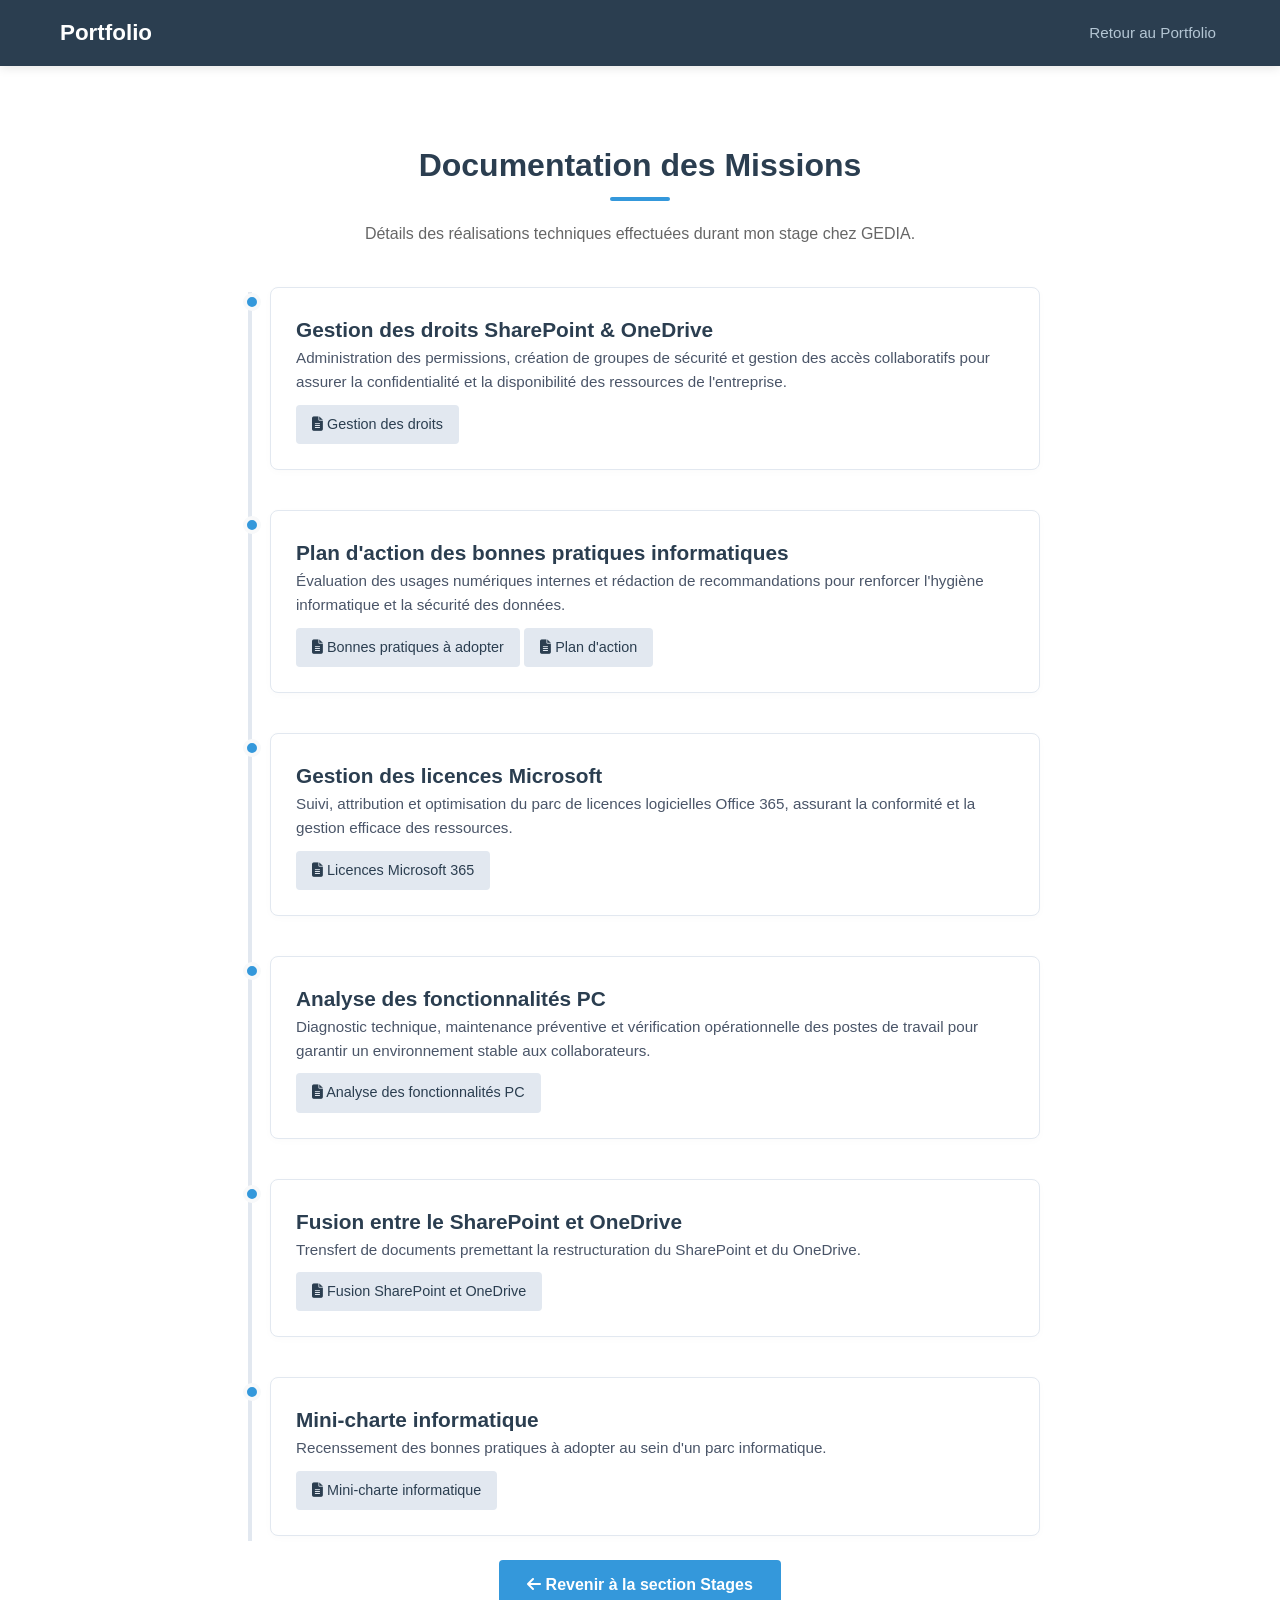
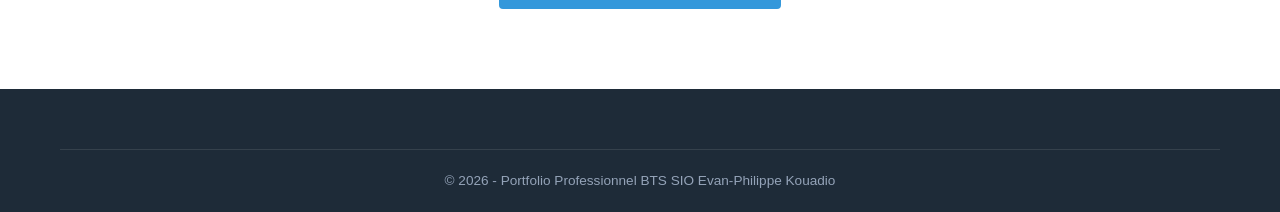
==== documentation-missions.html @ cd14a764 "ajout missions stage" ====
<!DOCTYPE html>
<html lang="fr">
<head>
    <meta charset="UTF-8">
    <meta name="viewport" content="width=device-width, initial-scale=1.0">
    <title>Documentation des Missions - Evan-Philippe Kouadio</title>
    <link rel="stylesheet" href="style.css">
    <link rel="stylesheet" href="https://cdnjs.cloudflare.com/ajax/libs/font-awesome/6.4.0/css/all.min.css">
</head>
<body>
    <header>
        <div class="nav-container">
            <div class="logo">Portfolio</div>
            <nav>
                <ul>
                    <li><a href="index.html">Retour au Portfolio</a></li>
                </ul>
            </nav>
        </div>
    </header>

    <section class="section-padding" style="margin-top: 60px;">
        <div class="container">
            <h2 class="section-title">Documentation des Missions</h2>
            <p class="section-intro">Détails des réalisations techniques effectuées durant mon stage chez GEDIA.</p>

            <div class="timeline">
                <div class="timeline-item">
                    <div class="timeline-dot"></div>
                    <div class="timeline-content">
                        <h3>Gestion des droits SharePoint & OneDrive</h3>
                        <p>Administration des permissions, création de groupes de sécurité et gestion des accès collaboratifs pour assurer la confidentialité et la disponibilité des ressources de l'entreprise.</p>
                        <a href="doc pdf/Gestion des droits d.pdf" class="btn-secondary-sm"><i class="fas fa-file-alt"></i> Gestion des droits</a>
                    </div>
                </div>

                <div class="timeline-item">
                    <div class="timeline-dot"></div>
                    <div class="timeline-content">
                        <h3>Plan d'action des bonnes pratiques informatiques</h3>
                        <p>Évaluation des usages numériques internes et rédaction de recommandations pour renforcer l'hygiène informatique et la sécurité des données.</p>
                        <a href="doc pdf/Les bonnes pratiques a adopter en info.pdf" class="btn-secondary-sm"><i class="fas fa-file-alt"></i> Bonnes pratiques à adopter</a>
                        <a href="doc pdf/Plan d'action des bonnes pratiques.pdf" class="btn-secondary-sm"><i class="fas fa-file-alt"></i> Plan d'action</a>
                    </div>
                </div>

                <div class="timeline-item">
                    <div class="timeline-dot"></div>
                    <div class="timeline-content">
                        <h3>Gestion des licences Microsoft</h3>
                        <p>Suivi, attribution et optimisation du parc de licences logicielles Office 365, assurant la conformité et la gestion efficace des ressources.</p>
                        <a href="doc pdf/Licenses Microsoft 365.pdf" class="btn-secondary-sm"><i class="fas fa-file-alt"></i> Licences Microsoft 365</a>
                    </div>
                </div>

                <div class="timeline-item">
                    <div class="timeline-dot"></div>
                    <div class="timeline-content">
                        <h3>Analyse des fonctionnalités PC</h3>
                        <p>Diagnostic technique, maintenance préventive et vérification opérationnelle des postes de travail pour garantir un environnement stable aux collaborateurs.</p>
                        <a href="doc pdf/Analyse des PC.pdf" class="btn-secondary-sm"><i class="fas fa-file-alt"></i> Analyse des fonctionnalités PC</a>
                    </div>
                </div>

                <div class="timeline-item">
                    <div class="timeline-dot"></div>
                    <div class="timeline-content">
                        <h3>Fusion entre le SharePoint et OneDrive</h3>
                        <p>Trensfert de documents premettant la restructuration du SharePoint et du OneDrive.</p>
                        <a href="doc pdf/Fusion entre OneDrive et SharePoint .pdf" class="btn-secondary-sm"><i class="fas fa-file-alt"></i> Fusion SharePoint et OneDrive</a>
                    </div>
                </div>

                <div class="timeline-item">
                    <div class="timeline-dot"></div>
                    <div class="timeline-content">
                        <h3>Mini-charte informatique</h3>
                        <p>Recenssement des bonnes pratiques à adopter au sein d'un parc informatique.</p>
                        <a href="doc pdf/Mini Charte informatique GEDIA.pdf" class="btn-secondary-sm"><i class="fas fa-file-alt"></i> Mini-charte informatique</a>
                    </div>
                </div>
            </div>

            <div class="text-center mt-4">
                <a href="index.html#stages" class="btn-primary">
                    <i class="fas fa-arrow-left"></i> Revenir à la section Stages
                </a>
            </div>
            
        </div>
    </section>

    <footer class="footer-section">
        <div class="container text-center">
            <div class="footer-bottom">
                <p>&copy; 2026 - Portfolio Professionnel BTS SIO Evan-Philippe Kouadio</p>
            </div>
        </div>
    </footer>

    <script src="script.js"></script>
</body>
</html>
---- style.css ----
*, *::before, *::after {
    box-sizing: border-box;
    margin: 0;
    padding: 0;
}

:root {
    --primary-color: #2b3e50;
    --accent-color: #3498db;
    --accent-slam: #2ecc71;
    --text-dark: #333333;
    --text-light: #ffffff;
    --bg-light: #f8f9fa;
    --bg-white: #ffffff;
    --border-color: #e2e8f0;
    --transition-fast: 0.3s ease;
}

html {
    scroll-behavior: smooth;
    font-family: 'Segoe UI', Tahoma, Geneva, Verdana, sans-serif;
    color: var(--text-dark);
    line-height: 1.6;
}

body {
    background-color: var(--bg-white);
}

.container {
    width: 100%;
    max-width: 1200px;
    margin: 0 auto;
    padding: 0 20px;
}

.section-padding {
    padding: 80px 0;
}

.bg-alt {
    background-color: var(--bg-light);
}

.section-title {
    font-size: 2rem;
    color: var(--primary-color);
    text-align: center;
    margin-bottom: 40px;
    position: relative;
    padding-bottom: 10px;
}

.section-title::after {
    content: '';
    position: absolute;
    bottom: 0;
    left: 50%;
    transform: translateX(-50%);
    width: 60px;
    height: 4px;
    background-color: var(--accent-color);
    border-radius: 2px;
}

.section-intro {
    text-align: center;
    max-width: 700px;
    margin: -20px auto 40px auto;
    color: #666;
}
.text-center {
    text-align: center;
}

.mt-4 {
    margin-top: 1.5rem;
}
.btn-primary {
    display: inline-block;
    background-color: var(--accent-color);
    color: var(--text-light);
    padding: 12px 28px;
    text-decoration: none;
    border-radius: 4px;
    font-weight: 600;
    transition: var(--transition-fast);
    border: none;
    cursor: pointer;
}

.btn-primary:hover {
    background-color: #2980b9;
    transform: translateY(-2px);
}

.btn-secondary {
    display: inline-block;
    background-color: var(--primary-color);
    color: var(--text-light);
    padding: 10px 22px;
    text-decoration: none;
    border-radius: 4px;
    font-weight: 500;
    transition: var(--transition-fast);
}

.btn-secondary:hover {
    background-color: #1a252f;
}

.btn-secondary-sm {
    display: inline-block;
    background-color: #e2e8f0;
    color: var(--primary-color);
    padding: 8px 16px;
    text-decoration: none;
    border-radius: 4px;
    font-size: 0.9rem;
    font-weight: 500;
    transition: var(--transition-fast);
    margin-top: 10px;
}

.btn-secondary-sm:hover {
    background-color: #cbd5e1;
}

.btn-text {
    color: var(--accent-color);
    text-decoration: none;
    font-weight: 600;
    display: inline-block;
    margin-top: 10px;
}

.btn-text:hover {
    text-decoration: underline;
}

header {
    background-color: var(--primary-color);
    position: fixed;
    top: 0;
    left: 0;
    width: 100%;
    z-index: 1000;
    box-shadow: 0 2px 10px rgba(0,0,0,0.1);
}

.nav-container {
    display: flex;
    justify-content: space-between;
    align-items: center;
    max-width: 1200px;
    margin: 0 auto;
    padding: 15px 20px;
}

.logo {
    color: var(--text-light);
    font-size: 1.4rem;
    font-weight: 700;
}

.logo-accent {
    color: var(--accent-color);
}

header nav ul {
    display: flex;
    list-style: none;
}

header nav ul li {
    margin-left: 20px;
}

header nav ul li a {
    color: #b4c6d4;
    text-decoration: none;
    font-size: 0.95rem;
    font-weight: 500;
    transition: var(--transition-fast);
    padding: 8px 4px;
}

header nav ul li a:hover,
header nav ul li a.active {
    color: var(--text-light);
    border-bottom: 2px solid var(--accent-color);
}

.menu-toggle {
    color: var(--text-light);
    font-size: 1.5rem;
    cursor: pointer;
    display: none;
}

.hero-section {
    background: linear-gradient(135deg, #1e2b38 0%, #2b3e50 100%);
    color: var(--text-light);
    padding: 150px 20px 80px 20px;
    text-align: center;
}

.hero-content {
    max-width: 800px;
    margin: 0 auto;
}

.hero-content h1 {
    font-size: 2.8rem;
    margin-bottom: 15px;
    font-weight: 700;
}

.hero-content .subtitle {
    font-size: 1.3rem;
    color: var(--accent-color);
    margin-bottom: 25px;
    font-weight: 500;
}

.hero-description {
    font-size: 1.1rem;
    color: #cbd5e1;
    margin-bottom: 40px;
    line-height: 1.7;
}

.option-cards {
    display: flex;
    justify-content: center;
    gap: 30px;
    margin-bottom: 40px;
}

.option-card {
    background: rgba(255, 255, 255, 0.05);
    border: 1px solid rgba(255, 255, 255, 0.1);
    padding: 20px 30px;
    border-radius: 8px;
    width: 250px;
    transition: var(--transition-fast);
}

.option-card:hover {
    transform: translateY(-5px);
    background: rgba(255, 255, 255, 0.08);
}

.option-card.slam {
    border-top: 4px solid var(--accent-slam);
}

.card-icon {
    font-size: 2rem;
    margin-bottom: 12px;
}

.option-card.slam .card-icon { color: var(--accent-slam); }

.option-card h3 {
    font-size: 1.1rem;
    margin-bottom: 8px;
}

.option-card p {
    font-size: 0.85rem;
    color: #94a3b8;
}

.profil-grid {
    display: flex;
    gap: 50px;
    align-items: center;
}

.profil-photo {
    flex: 0 0 250px;
    text-align: center;
}

.profile-pic-main {
    width: 100%;
    max-width: 250px;
    height: auto;
    border-radius: 12px;
    box-shadow: 0 10px 20px rgba(0,0,0,0.1);
    border: 3px solid var(--accent-color);
}

.profil-text {
    flex: 2;
}

.profil-text h3 {
    font-size: 1.5rem;
    color: var(--primary-color);
    margin-bottom: 15px;
}

.profil-text p {
    margin-bottom: 15px;
    color: #4a5568;
}

.cv-download-box {
    background-color: var(--bg-light);
    padding: 20px;
    border-radius: 6px;
    border-left: 4px solid var(--accent-color);
    margin-top: 25px;
}

.cv-download-box p {
    margin-bottom: 12px;
    font-weight: 500;
}

.profil-info-card {
    flex: 1;
    background-color: var(--primary-color);
    color: var(--text-light);
    padding: 30px;
    border-radius: 8px;
    box-shadow: 0 4px 15px rgba(0,0,0,0.05);
}

.profil-info-card h3 {
    font-size: 1.3rem;
    margin-bottom: 20px;
    border-bottom: 1px solid rgba(255,255,255,0.1);
    padding-bottom: 10px;
}

.profil-info-card ul {
    list-style: none;
}

.profil-info-card ul li {
    margin-bottom: 15px;
    font-size: 0.95rem;
}

.profil-info-card ul li strong {
    color: var(--accent-color);
    display: block;
    font-size: 0.85rem;
    text-transform: uppercase;
    letter-spacing: 0.5px;
}

.skills-wrapper {
    display: flex;
    gap: 30px;
}

.skills-block {
    flex: 1;
    background-color: var(--bg-white);
    border-radius: 8px;
    box-shadow: 0 4px 12px rgba(0,0,0,0.03);
    overflow: hidden;
    border: 1px solid var(--border-color);
}

.block-header {
    padding: 20px;
    color: var(--text-light);
    display: flex;
    align-items: center;
    gap: 15px;
}

.block-header i {
    font-size: 1.5rem;
}

.block-header h3 {
    font-size: 1.2rem;
    font-weight: 600;
}

.block-header.s-slam { background-color: #2c3e50; border-bottom: 4px solid var(--accent-slam); }

.skills-list {
    list-style: none;
    padding: 25px;
}

.skills-list li {
    padding: 12px 0;
    border-bottom: 1px solid #f1f5f9;
    display: flex;
    align-items: flex-start;
    gap: 10px;
    font-size: 0.95rem;
}

.skills-list li:last-child {
    border-bottom: none;
}

.skills-list li i {
    color: var(--accent-color);
    margin-top: 4px;
    font-size: 1rem;
}

.projects-grid {
    display: flex;
    gap: 30px;
    flex-wrap: wrap;
}

.project-card {
    flex: 1 1 calc(33.333% - 30px);
    min-width: 300px;
    background-color: var(--bg-white);
    border-radius: 8px;
    border: 1px solid var(--border-color);
    overflow: hidden;
    box-shadow: 0 4px 10px rgba(0,0,0,0.02);
    transition: var(--transition-fast);
}

.project-card:hover {
    transform: translateY(-5px);
    box-shadow: 0 8px 20px rgba(0,0,0,0.06);
}

.project-img-placeholder {
    height: 180px;
    background-color: transparent;
    display: flex;
    align-items: center;
    justify-content: center;
    color: #a0aec0;
    font-size: 3.5rem;
}

.project-icon-placeholder {
    background-color: #edf2f7;
}

.project-img-placeholder img {
    width: 100%;
    height: 100%;
    object-fit: cover;
    border-radius: 8px 8px 0 0;
}

.project-content {
    padding: 25px;
}

.project-tag {
    display: inline-block;
    background-color: #ebf8ff;
    color: #2b6cb0;
    font-size: 0.75rem;
    font-weight: 700;
    padding: 4px 10px;
    border-radius: 20px;
    text-transform: uppercase;
    margin-bottom: 12px;
}

.project-content h3 {
    font-size: 1.3rem;
    color: var(--primary-color);
    margin-bottom: 10px;
}

.project-content p {
    color: #4a5568;
    font-size: 0.95rem;
    margin-bottom: 18px;
}

.project-tech {
    display: flex;
    flex-wrap: wrap;
    gap: 8px;
    margin-bottom: 15px;
    border-top: 1px solid #f1f5f9;
    padding-top: 15px;
}

.project-tech span {
    background-color: #f1f5f9;
    color: #475569;
    font-size: 0.8rem;
    padding: 3px 8px;
    border-radius: 4px;
    font-weight: 500;
}

.timeline {
    position: relative;
    max-width: 800px;
    margin: 0 auto;
    padding-left: 30px;
}

.timeline::before {
    content: '';
    position: absolute;
    left: 8px;
    top: 5px;
    width: 4px;
    height: 100%;
    background-color: var(--border-color);
}

.timeline-item {
    position: relative;
    margin-bottom: 40px;
}

.timeline-item:last-child {
    margin-bottom: 0;
}

.timeline-dot {
    position: absolute;
    left: -27px;
    top: 6px;
    width: 18px;
    height: 18px;
    border-radius: 50%;
    background-color: var(--accent-color);
    border: 4px solid var(--bg-light);
}

.timeline-content {
    background-color: var(--bg-white);
    padding: 25px;
    border-radius: 8px;
    border: 1px solid var(--border-color);
    box-shadow: 0 2px 8px rgba(0,0,0,0.02);
}

.timeline-date {
    display: inline-block;
    color: var(--accent-color);
    font-weight: 700;
    font-size: 0.85rem;
    text-transform: uppercase;
    margin-bottom: 8px;
}

.timeline-content h3 {
    font-size: 1.3rem;
    color: var(--primary-color);
}

.company-name {
    font-size: 0.95rem;
    color: #4a5568;
    font-weight: 600;
    margin-bottom: 12px;
}

.company-name i {
    color: #718096;
    margin-right: 4px;
}

.timeline-content p {
    font-size: 0.95rem;
    color: #4a5568;
}
.veille-grid {
    display: flex;
    gap: 40px;
}

.veille-methods, .veille-summary {
    flex: 1;
}

.veille-methods h3, .veille-summary h3 {
    font-size: 1.3rem;
    color: var(--primary-color);
    margin-bottom: 15px;
}

.veille-methods p {
    color: #4a5568;
    margin-bottom: 15px;
}

.tools-badges {
    display: flex;
    gap: 10px;
    flex-wrap: wrap;
    margin-bottom: 25px;
}

.tools-badges .badge {
    background-color: var(--primary-color);
    color: var(--text-light);
    padding: 6px 14px;
    border-radius: 4px;
    font-size: 0.9rem;
    font-weight: 500;
    text-decoration: none;
}

.themes-list {
    list-style: none;
}

.themes-list li {
    padding: 10px 0;
    border-bottom: 1px solid #f1f5f9;
    color: #4a5568;
}

.themes-list li i {
    color: var(--accent-color);
    font-size: 0.8rem;
    margin-right: 6px;
}

.summary-box {
    background-color: #f8fafc;
    border: 1px solid var(--border-color);
    padding: 25px;
    border-radius: 8px;
    height: 100%;
}

.summary-box p {
    margin-bottom: 15px;
    color: #334155;
    font-size: 0.95rem;
}

.summary-box p:last-child {
    margin-bottom: 0;
}

.table-responsive {
    width: 100%;
    overflow-x: auto;
    border-radius: 8px;
    box-shadow: 0 4px 12px rgba(0,0,0,0.04);
    border: 1px solid var(--border-color);
}

.synthese-table {
    width: 100%;
    border-collapse: collapse;
    background-color: var(--bg-white);
    text-align: left;
    min-width: 750px;
}

.synthese-table th {
    background-color: var(--primary-color);
    color: var(--text-light);
    padding: 16px 20px;
    font-weight: 600;
    font-size: 0.95rem;
}

.synthese-table td {
    padding: 16px 20px;
    border-bottom: 1px solid var(--border-color);
    vertical-align: top;
    font-size: 0.9rem;
}

.synthese-table tr:last-child td {
    border-bottom: none;
}

.synthese-table tr:nth-child(even) {
    background-color: #f8fafc;
}

.comp-name {
    font-weight: 700;
    color: var(--primary-color);
    width: 25%;
}

.synthese-table td ul {
    list-style: none;
}

.synthese-table td ul li {
    margin-bottom: 6px;
    position: relative;
    padding-left: 14px;
    color: #475569;
}

.synthese-table td ul li::before {
    content: '•';
    position: absolute;
    left: 0;
    color: var(--accent-color);
    font-weight: bold;
}

.table-tag {
    display: inline-block;
    background-color: #e2e8f0;
    color: #334155;
    font-size: 0.75rem;
    font-weight: 700;
    padding: 2px 6px;
    border-radius: 4px;
    margin-right: 6px;
}

.footer-section {
    background-color: #1e2b38;
    color: var(--text-light);
    padding: 60px 0 20px 0;
}

.footer-section h2 {
    font-size: 2rem;
    margin-bottom: 20px;
    position: relative;
    display: inline-block;
    padding-bottom: 10px;
}

.footer-section h2::after {
    content: '';
    position: absolute;
    bottom: 0;
    left: 50%;
    transform: translateX(-50%);
    width: 40px;
    height: 3px;
    background-color: var(--accent-color);
}

.footer-conclusion {
    max-width: 800px;
    margin: 0 auto 40px auto;
    color: #cbd5e1;
    font-size: 1.05rem;
    line-height: 1.7;
}

.footer-bottom {
    border-top: 1px solid rgba(255,255,255,0.1);
    padding-top: 20px;
    font-size: 0.85rem;
    color: #94a3b8;
}

@media (max-width: 992px) {
    .profil-grid, .skills-wrapper, .projects-grid, .veille-grid {
        flex-direction: column;
        gap: 30px;
    }

    .profil-info-card, .option-cards {
        width: 100%;
    }
    
    .option-cards {
        flex-direction: row;
        flex-wrap: wrap;
    }
}

@media (max-width: 768px) {
    header nav {
        display: none;
        width: 100%;
        position: absolute;
        top: 100%;
        left: 0;
        background-color: var(--primary-color);
        box-shadow: 0 4px 6px rgba(0,0,0,0.1);
    }

    header nav.active {
        display: block;
    }

    .nav-container {
        position: relative;
    }

    header nav ul {
        flex-direction: column;
        padding: 10px 20px;
    }

    header nav ul li {
        margin: 10px 0;
    }

    .menu-toggle {
        display: block;
    }

    .hero-content h1 {
        font-size: 2rem;
    }

    .option-cards {
        flex-direction: column;
        align-items: center;
    }
    
    .option-card {
        width: 100%;
        max-width: 320px;
    }

    .section-padding {
        padding: 50px 0;
    }
}
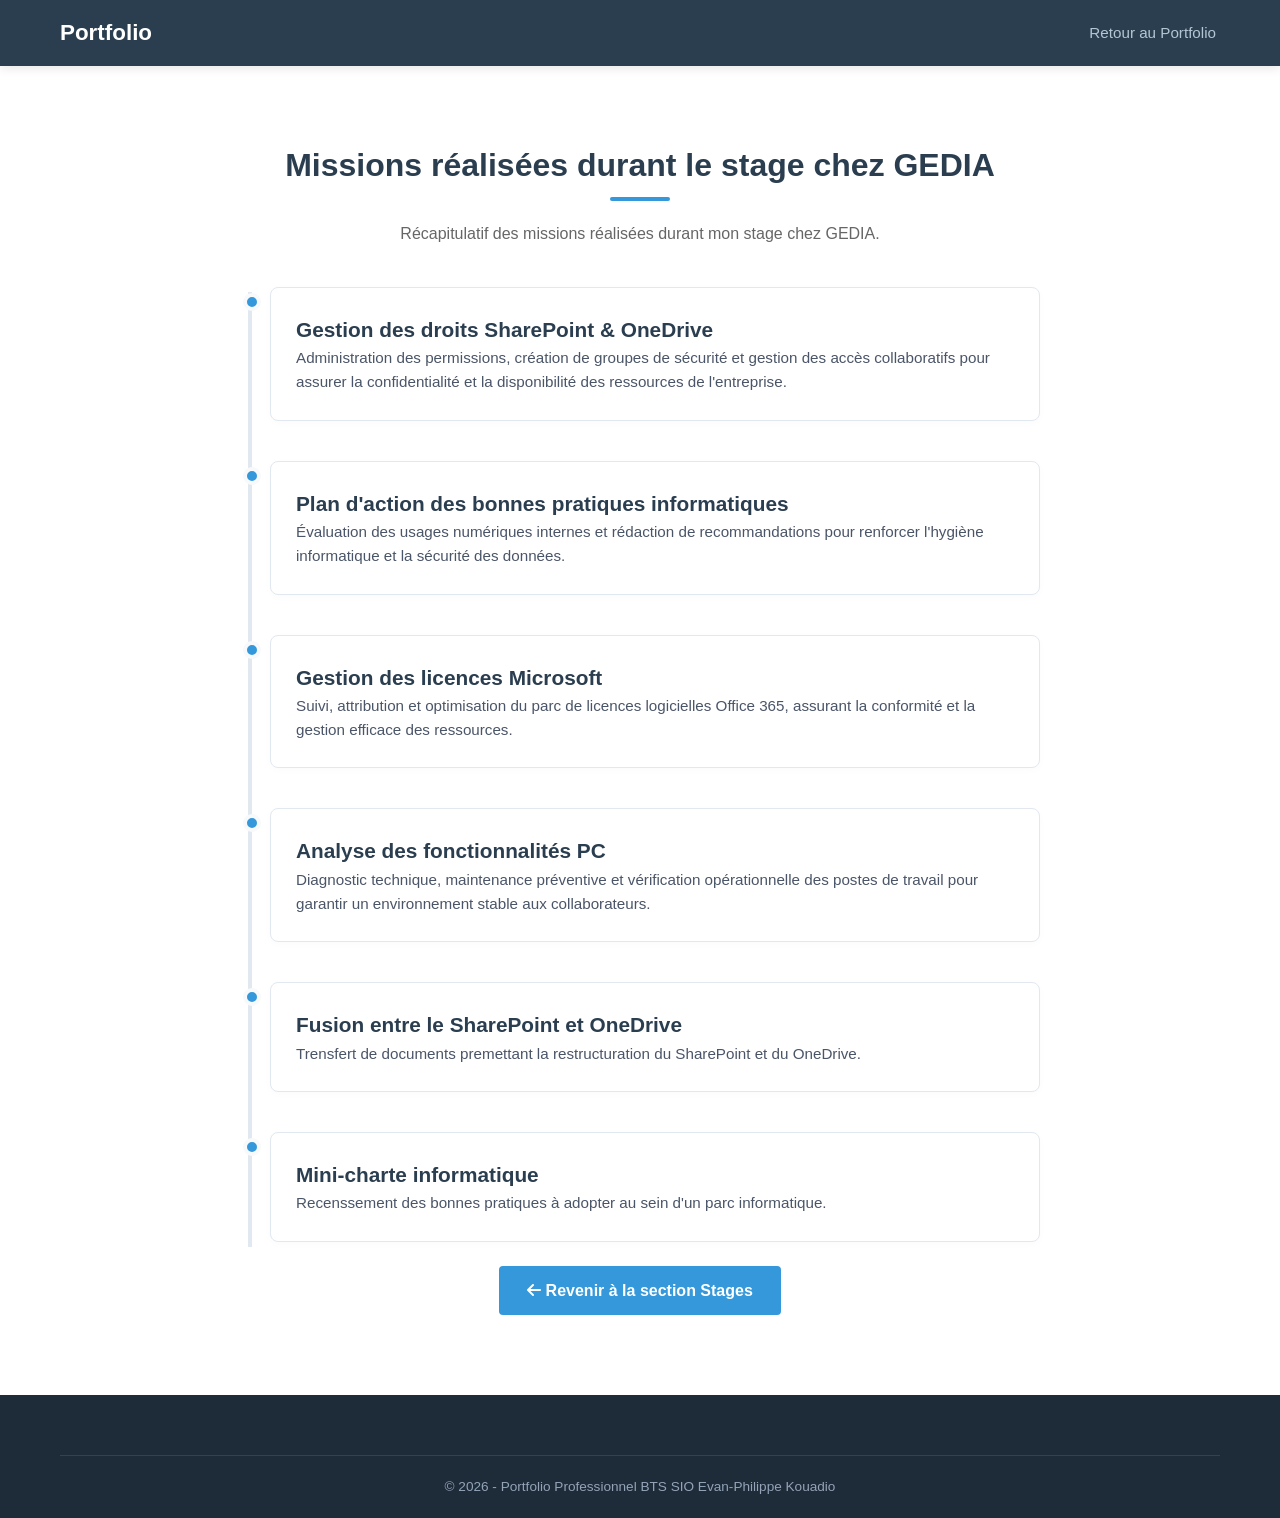
==== commit 8e736745: "missions effectués" ====
--- a/documentation-missions.html
+++ b/documentation-missions.html
@@ -21,8 +21,8 @@
 
     <section class="section-padding" style="margin-top: 60px;">
         <div class="container">
-            <h2 class="section-title">Documentation des Missions</h2>
-            <p class="section-intro">Détails des réalisations techniques effectuées durant mon stage chez GEDIA.</p>
+            <h2 class="section-title">Missions réalisées durant le stage chez GEDIA</h2>
+            <p class="section-intro">Récapitulatif des missions réalisées durant mon stage chez GEDIA.</p>
 
             <div class="timeline">
                 <div class="timeline-item">
@@ -30,7 +30,6 @@
                     <div class="timeline-content">
                         <h3>Gestion des droits SharePoint & OneDrive</h3>
                         <p>Administration des permissions, création de groupes de sécurité et gestion des accès collaboratifs pour assurer la confidentialité et la disponibilité des ressources de l'entreprise.</p>
-                        <a href="doc pdf/Gestion des droits d.pdf" class="btn-secondary-sm"><i class="fas fa-file-alt"></i> Gestion des droits</a>
                     </div>
                 </div>
 
@@ -39,8 +38,6 @@
                     <div class="timeline-content">
                         <h3>Plan d'action des bonnes pratiques informatiques</h3>
                         <p>Évaluation des usages numériques internes et rédaction de recommandations pour renforcer l'hygiène informatique et la sécurité des données.</p>
-                        <a href="doc pdf/Les bonnes pratiques a adopter en info.pdf" class="btn-secondary-sm"><i class="fas fa-file-alt"></i> Bonnes pratiques à adopter</a>
-                        <a href="doc pdf/Plan d'action des bonnes pratiques.pdf" class="btn-secondary-sm"><i class="fas fa-file-alt"></i> Plan d'action</a>
                     </div>
                 </div>
 
@@ -49,7 +46,6 @@
                     <div class="timeline-content">
                         <h3>Gestion des licences Microsoft</h3>
                         <p>Suivi, attribution et optimisation du parc de licences logicielles Office 365, assurant la conformité et la gestion efficace des ressources.</p>
-                        <a href="doc pdf/Licenses Microsoft 365.pdf" class="btn-secondary-sm"><i class="fas fa-file-alt"></i> Licences Microsoft 365</a>
                     </div>
                 </div>
 
@@ -58,7 +54,6 @@
                     <div class="timeline-content">
                         <h3>Analyse des fonctionnalités PC</h3>
                         <p>Diagnostic technique, maintenance préventive et vérification opérationnelle des postes de travail pour garantir un environnement stable aux collaborateurs.</p>
-                        <a href="doc pdf/Analyse des PC.pdf" class="btn-secondary-sm"><i class="fas fa-file-alt"></i> Analyse des fonctionnalités PC</a>
                     </div>
                 </div>
 
@@ -67,7 +62,6 @@
                     <div class="timeline-content">
                         <h3>Fusion entre le SharePoint et OneDrive</h3>
                         <p>Trensfert de documents premettant la restructuration du SharePoint et du OneDrive.</p>
-                        <a href="doc pdf/Fusion entre OneDrive et SharePoint .pdf" class="btn-secondary-sm"><i class="fas fa-file-alt"></i> Fusion SharePoint et OneDrive</a>
                     </div>
                 </div>
 
@@ -76,7 +70,6 @@
                     <div class="timeline-content">
                         <h3>Mini-charte informatique</h3>
                         <p>Recenssement des bonnes pratiques à adopter au sein d'un parc informatique.</p>
-                        <a href="doc pdf/Mini Charte informatique GEDIA.pdf" class="btn-secondary-sm"><i class="fas fa-file-alt"></i> Mini-charte informatique</a>
                     </div>
                 </div>
             </div>
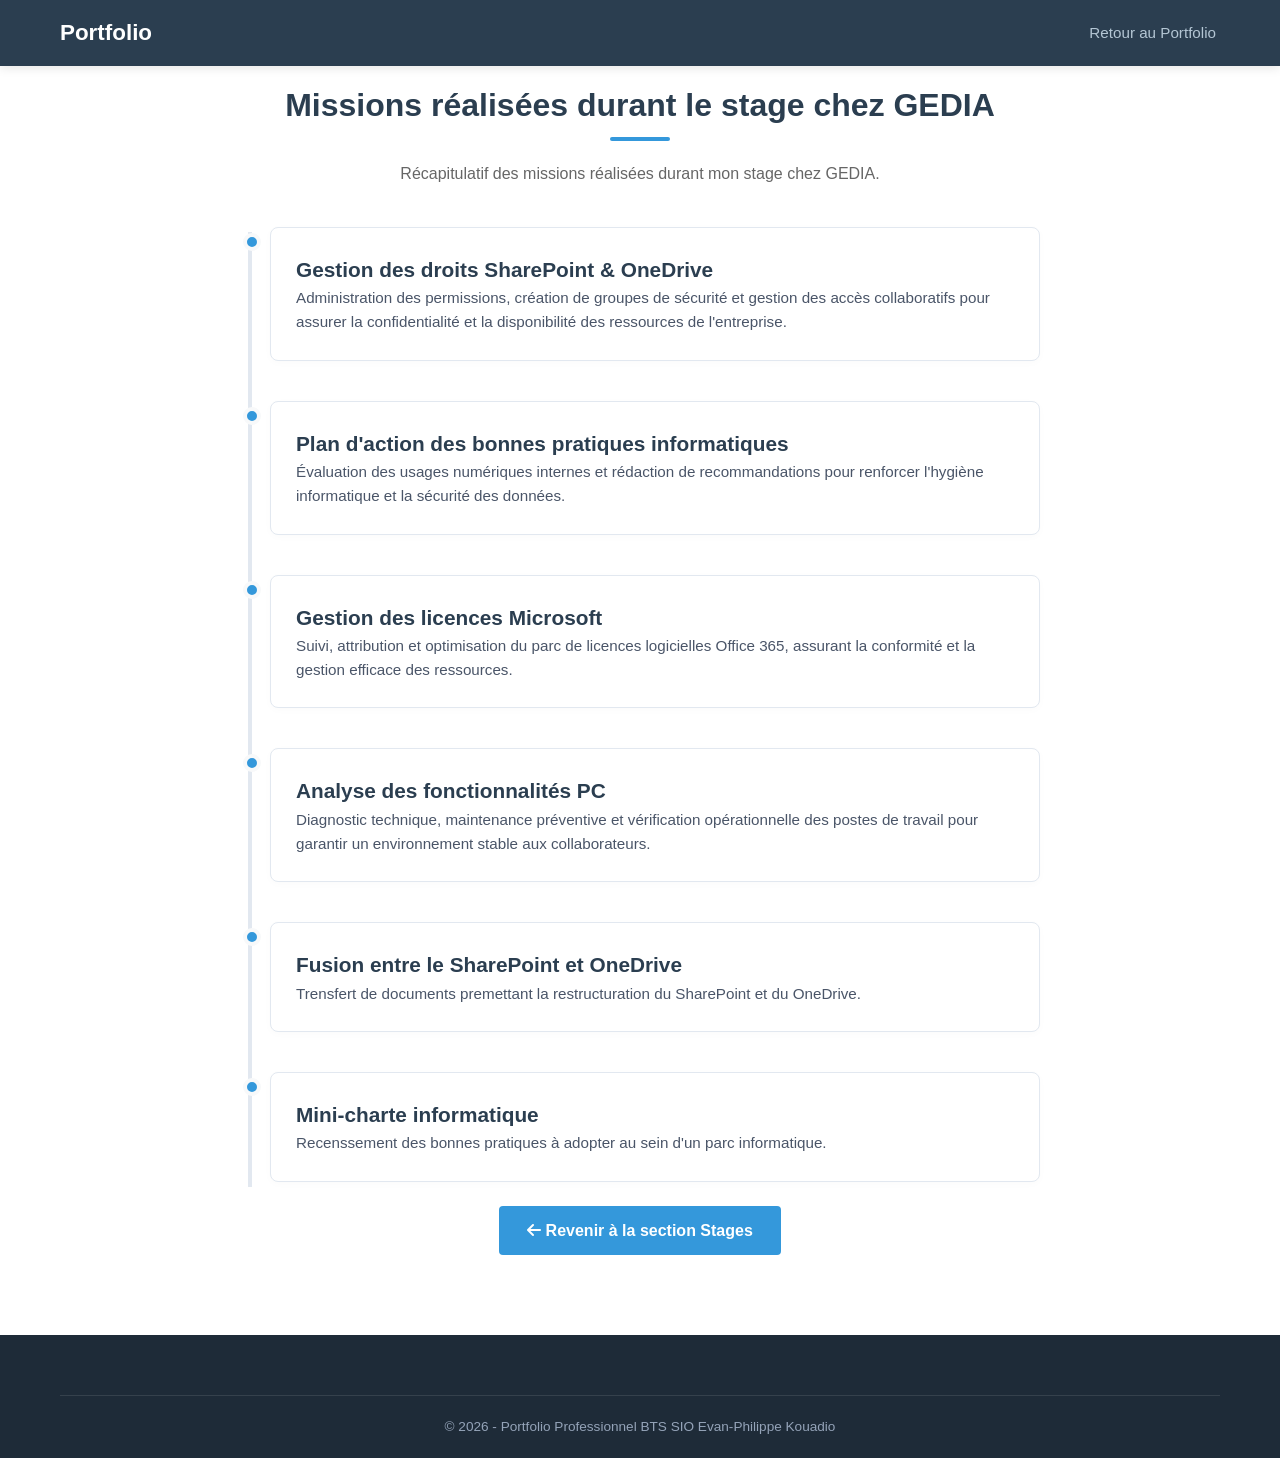
==== commit 3b9d3ee7: "maj veille synthese" ====
--- a/documentation-missions.html
+++ b/documentation-missions.html
@@ -19,7 +19,7 @@
         </div>
     </header>
 
-    <section class="section-padding" style="margin-top: 60px;">
+    <section class="section-padding mt-header">
         <div class="container">
             <h2 class="section-title">Missions réalisées durant le stage chez GEDIA</h2>
             <p class="section-intro">Récapitulatif des missions réalisées durant mon stage chez GEDIA.</p>
--- a/style.css
+++ b/style.css
@@ -598,6 +598,7 @@
     display: flex;
     gap: 10px;
     flex-wrap: wrap;
+    margin-top: 15px;
     margin-bottom: 25px;
 }
 
@@ -745,6 +746,11 @@
     background-color: var(--accent-color);
 }
 
+/* Section Contact */
+.contact-action {
+    margin-top: 30px;
+}
+
 .footer-conclusion {
     max-width: 800px;
     margin: 0 auto 40px auto;
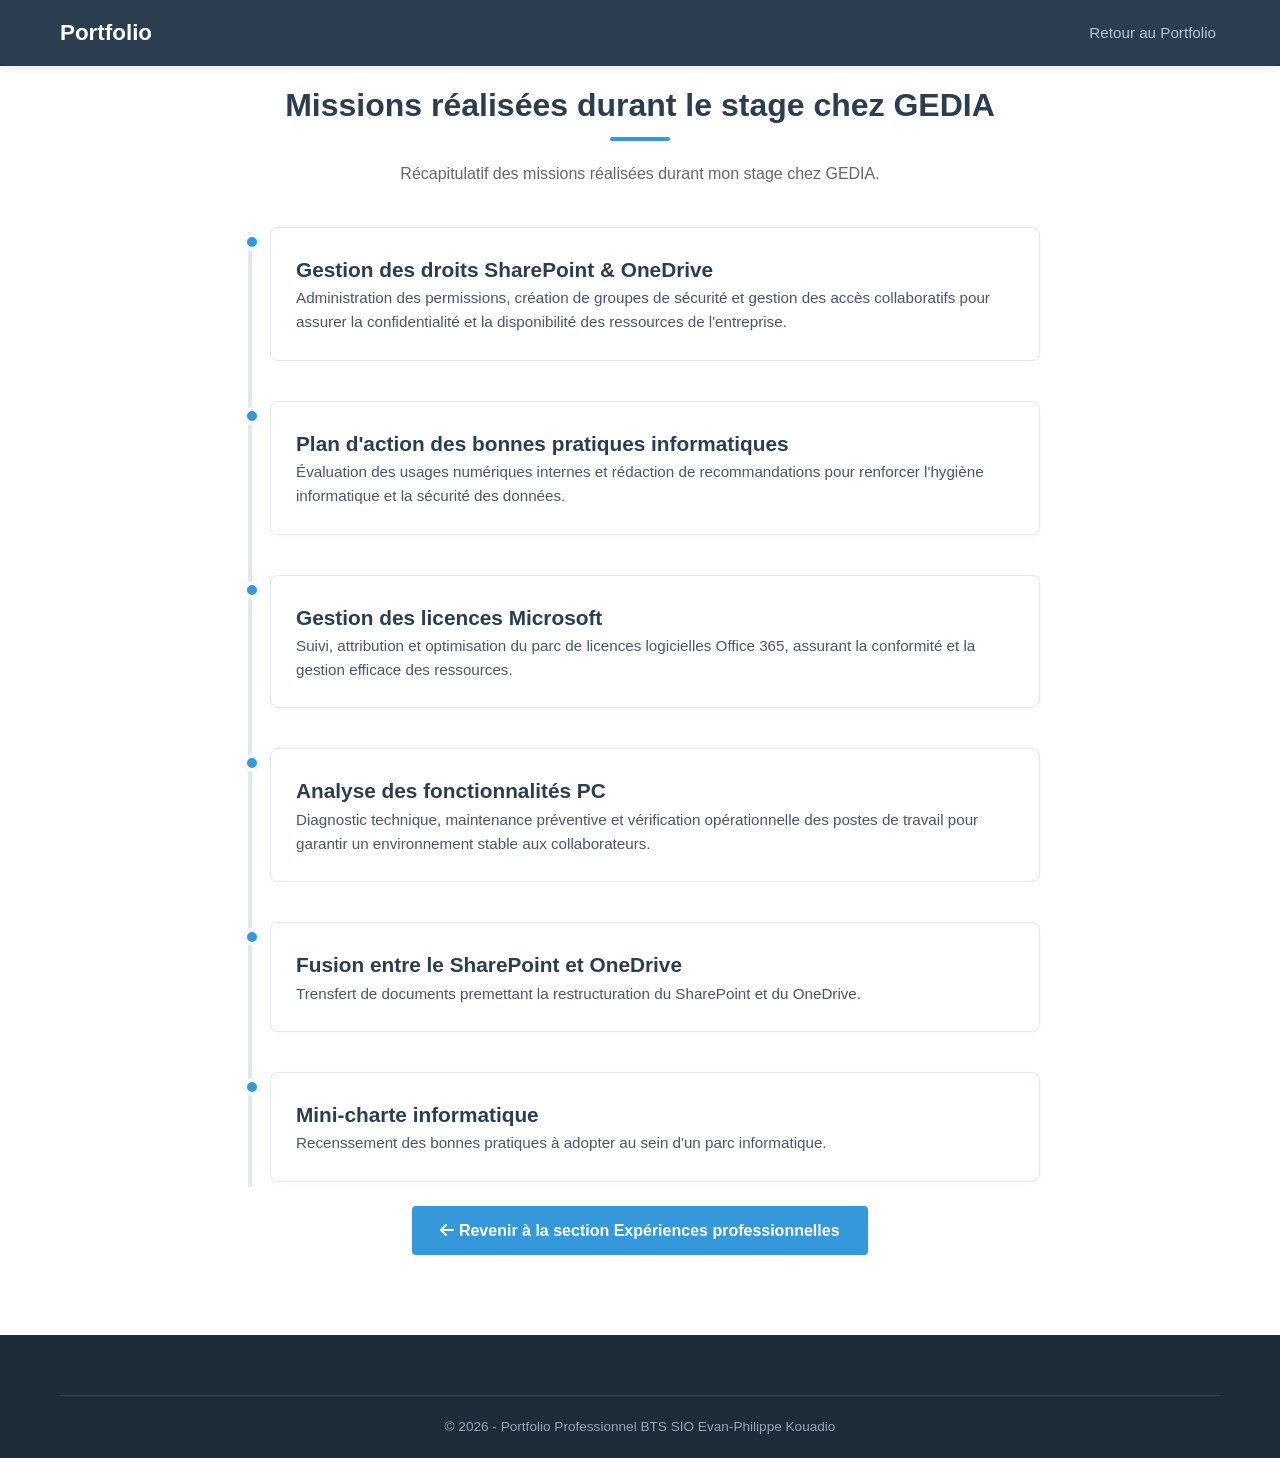
==== commit 53edf906: "maj doc technique" ====
--- a/documentation-missions.html
+++ b/documentation-missions.html
@@ -76,7 +76,7 @@
 
             <div class="text-center mt-4">
                 <a href="index.html#stages" class="btn-primary">
-                    <i class="fas fa-arrow-left"></i> Revenir à la section Stages
+                    <i class="fas fa-arrow-left"></i> Revenir à la section Expériences professionnelles
                 </a>
             </div>
             
--- a/style.css
+++ b/style.css
@@ -410,6 +410,96 @@
     font-size: 1rem;
 }
 
+/* Boutons de compétences */
+.skills-list-btns {
+    padding: 25px;
+    display: flex;
+    flex-direction: column;
+    gap: 12px;
+}
+
+.btn-skill {
+    background-color: var(--bg-light);
+    border: 1px solid var(--border-color);
+    padding: 12px 20px;
+    border-radius: 6px;
+    cursor: pointer;
+    font-weight: 600;
+    transition: var(--transition-fast);
+    display: flex;
+    align-items: center;
+    gap: 10px;
+    color: var(--primary-color);
+    font-family: inherit;
+    text-align: left;
+}
+
+.btn-skill:hover {
+    background-color: var(--accent-color);
+    color: white;
+    border-color: var(--accent-color);
+    transform: translateX(5px);
+}
+
+/* Modal (Mini-page) */
+.modal {
+    display: none;
+    position: fixed;
+    z-index: 2000;
+    left: 0;
+    top: 0;
+    width: 100%;
+    height: 100%;
+    background-color: rgba(0, 0, 0, 0.7);
+    backdrop-filter: blur(4px);
+    align-items: center;
+    justify-content: center;
+}
+
+.modal-content {
+    background-color: var(--bg-white);
+    padding: 40px;
+    border-radius: 12px;
+    max-width: 500px;
+    width: 90%;
+    position: relative;
+    box-shadow: 0 10px 30px rgba(0, 0, 0, 0.3);
+    animation: modalFadeIn 0.3s ease;
+}
+
+@keyframes modalFadeIn {
+    from { opacity: 0; transform: translateY(-20px); }
+    to { opacity: 1; transform: translateY(0); }
+}
+
+.close-modal {
+    position: absolute;
+    right: 20px;
+    top: 15px;
+    font-size: 1.2rem;
+    cursor: pointer;
+    color: #666;
+}
+
+#modal-title {
+    color: var(--primary-color);
+    margin-bottom: 20px;
+    border-bottom: 2px solid var(--accent-color);
+    padding-bottom: 10px;
+}
+
+.modal-skill-list {
+    list-style: none;
+}
+
+.modal-skill-list li {
+    padding: 10px 0;
+    display: flex;
+    align-items: center;
+    gap: 10px;
+    border-bottom: 1px solid #eee;
+}
+
 .projects-grid {
     display: flex;
     gap: 30px;
